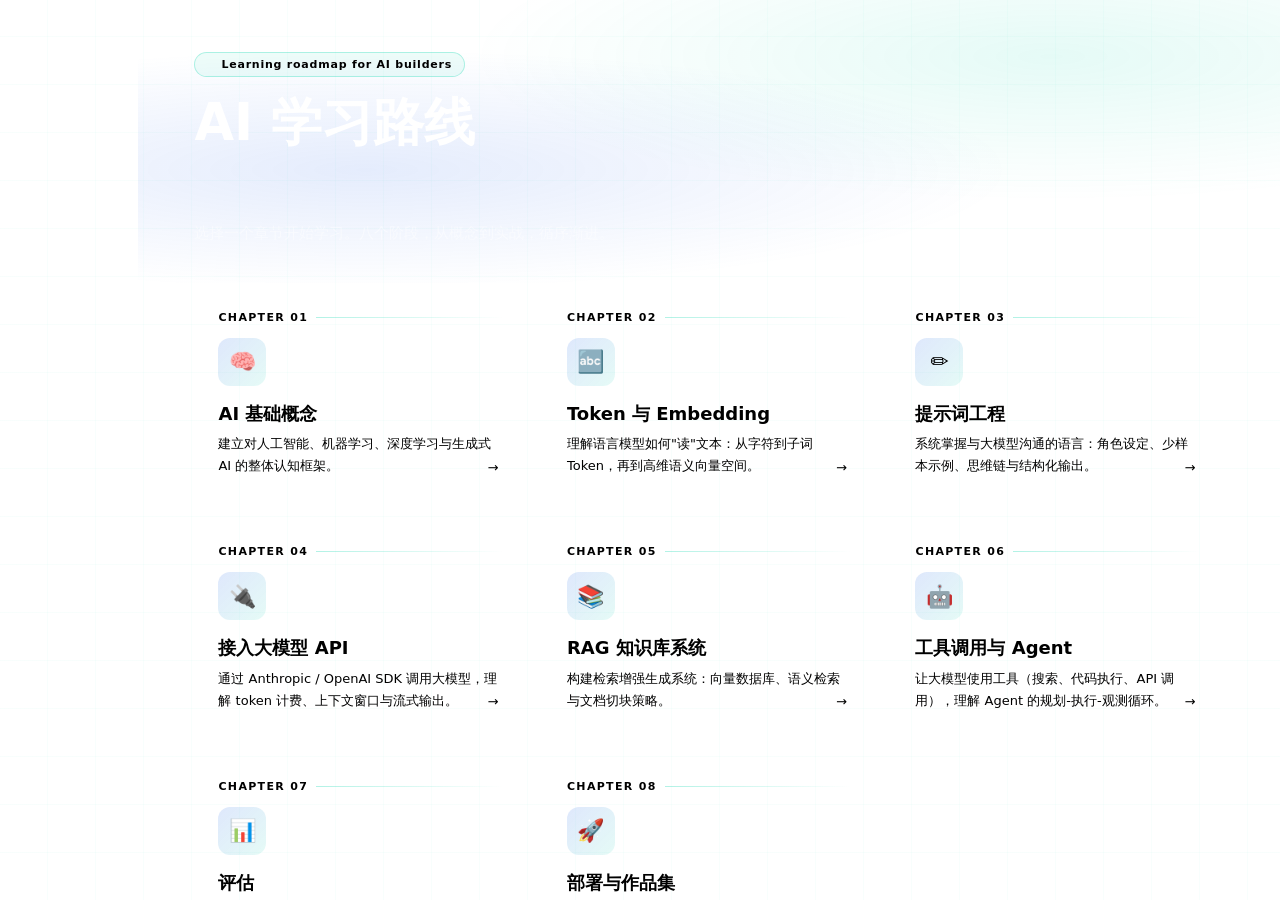
==== index.html @ cf388bfb "ch5 RAG：完成互动演示 JS、TOC、glossary 新术语及项目文件 - assets/rag-demo.js：新增 initRagDemo()，虚构 TechCorp 知识库6片段，   " ====
<!DOCTYPE html>
<html lang="zh-CN">
<head>
  <meta charset="UTF-8" />
  <meta name="viewport" content="width=device-width, initial-scale=1.0" />
  <title>AI 学习路线 · 从入门到实践</title>
  <link rel="stylesheet" href="assets/styles.css" />
</head>
<body>
<div class="grid-bg"></div>
<div class="app" id="app">

  <!-- ══ SIDEBAR ══ -->
  <nav class="sidebar" id="sidebar">
    <button class="back-btn" id="backBtn">返回章节地图</button>
    <div class="toc-chapter" id="tocChapterLabel">本章目录</div>
    <div class="toc-scroll">
      <div id="tocList"></div>
    </div>
  </nav>

  <!-- ══ MAIN ══ -->
  <div class="main-area">

    <!-- MAP VIEW -->
    <div class="map-view" id="mapView">
      <header class="hero">
        <div class="eyebrow"><span></span>Learning roadmap for AI builders</div>
        <h1>AI 学习路线<br><em>从入门到实践</em></h1>
        <p class="hero-sub">选择一个章节开始学习。八个阶段，从概念到实战，循序渐进。</p>
      </header>

      <div class="chapter-grid" id="chapterGrid">
        <div class="chapter-card" data-chapter="1">
          <div class="card-num">Chapter 01</div>
          <div class="card-icon">🧠</div>
          <div class="card-title">AI 基础概念</div>
          <div class="card-desc">建立对人工智能、机器学习、深度学习与生成式 AI 的整体认知框架。</div>
          <div class="card-arrow">→</div>
        </div>
        <div class="chapter-card" data-chapter="2">
          <div class="card-num">Chapter 02</div>
          <div class="card-icon">🔤</div>
          <div class="card-title">Token 与 Embedding</div>
          <div class="card-desc">理解语言模型如何"读"文本：从字符到子词 Token，再到高维语义向量空间。</div>
          <div class="card-arrow">→</div>
        </div>
        <div class="chapter-card" data-chapter="3">
          <div class="card-num">Chapter 03</div>
          <div class="card-icon">✏️</div>
          <div class="card-title">提示词工程</div>
          <div class="card-desc">系统掌握与大模型沟通的语言：角色设定、少样本示例、思维链与结构化输出。</div>
          <div class="card-arrow">→</div>
        </div>
        <div class="chapter-card" data-chapter="4">
          <div class="card-num">Chapter 04</div>
          <div class="card-icon">🔌</div>
          <div class="card-title">接入大模型 API</div>
          <div class="card-desc">通过 Anthropic / OpenAI SDK 调用大模型，理解 token 计费、上下文窗口与流式输出。</div>
          <div class="card-arrow">→</div>
        </div>
        <div class="chapter-card" data-chapter="5">
          <div class="card-num">Chapter 05</div>
          <div class="card-icon">📚</div>
          <div class="card-title">RAG 知识库系统</div>
          <div class="card-desc">构建检索增强生成系统：向量数据库、语义检索与文档切块策略。</div>
          <div class="card-arrow">→</div>
        </div>
        <div class="chapter-card" data-chapter="6">
          <div class="card-num">Chapter 06</div>
          <div class="card-icon">🤖</div>
          <div class="card-title">工具调用与 Agent</div>
          <div class="card-desc">让大模型使用工具（搜索、代码执行、API 调用），理解 Agent 的规划-执行-观测循环。</div>
          <div class="card-arrow">→</div>
        </div>
        <div class="chapter-card" data-chapter="7">
          <div class="card-num">Chapter 07</div>
          <div class="card-icon">📊</div>
          <div class="card-title">评估</div>
          <div class="card-desc">建立对大模型应用效果的系统性评估方法：自动指标、人工评测与 LLM-as-judge。</div>
          <div class="card-arrow">→</div>
        </div>
        <div class="chapter-card" data-chapter="8">
          <div class="card-num">Chapter 08</div>
          <div class="card-icon">🚀</div>
          <div class="card-title">部署与作品集</div>
          <div class="card-desc">端到端部署、大模型应用产品化，沉淀可展示的 AI 作品集。</div>
          <div class="card-arrow">→</div>
        </div>

        <div class="card-group-label">进阶选修 · 造 AI 路线</div>

        <div class="chapter-card elective" data-chapter="21">
          <div class="card-num">选修 21</div>
          <div class="card-icon">💻</div>
          <div class="card-title">编程与数学预备</div>
          <div class="card-desc">补齐 Python、数据处理、线性代数与概率统计等关键基础。</div>
          <div class="card-arrow">→</div>
        </div>
        <div class="chapter-card elective" data-chapter="22">
          <div class="card-num">选修 22</div>
          <div class="card-icon">⚙️</div>
          <div class="card-title">机器学习入门</div>
          <div class="card-desc">理解监督学习、无监督学习、评估指标和经典建模流程。</div>
          <div class="card-arrow">→</div>
        </div>
        <div class="chapter-card elective" data-chapter="23">
          <div class="card-num">选修 23</div>
          <div class="card-icon">🔬</div>
          <div class="card-title">深度学习与 PyTorch</div>
          <div class="card-desc">神经网络、深度学习框架、计算机视觉与自然语言处理实践。</div>
          <div class="card-arrow">→</div>
        </div>
      </div>
    </div><!-- /map-view -->

    <!-- CONTENT VIEW -->
    <div class="content-view" id="contentView">
      <!-- chapter panels are injected here by app.js -->
      <div id="chapter-mount"></div>
    </div><!-- /content-view -->

  </div><!-- /main-area -->
</div><!-- /app -->

<script src="assets/drawer.js"></script>
<script src="assets/term-chip.js"></script>
<script src="assets/llm.js"></script>
<script src="assets/ai-demo.js"></script>
<script src="assets/byok.js"></script>
<script src="assets/tokenizer-demo.js"></script>
<script src="assets/embedding-demo.js"></script>
<script src="assets/rag-demo.js"></script>
<script src="assets/app.js"></script>
</body>
</html>
---- assets/styles.css ----
<style>
    :root {
      --accent: #00d4aa;
      --accent-dim: rgba(0,212,170,.18);
      --accent-glow: rgba(0,212,170,.35);
      --blue: #2563eb;
      --blue-glow: rgba(37,99,235,.3);
      --bg: #080c12;
      --bg2: #0d1421;
      --surface: #111827;
      --line: #1e2a38;
      --text: #e8edf5;
      --muted: #6b7a8d;
      --light-bg: #f0f4f8;
      --light-text: #172033;
      --light-muted: #667085;
      --light-line: #dfe6f1;
      --r: 12px;
      --sidebar-w: 252px;
    }
    *, *::before, *::after { box-sizing: border-box; margin: 0; padding: 0; }
    html { scroll-behavior: smooth; }
    body {
      font-family: "Inter","PingFang SC","Microsoft YaHei",system-ui,sans-serif;
      background: var(--bg);
      color: var(--text);
      height: 100vh;
      overflow: hidden;
    }

    /* ══════════════════════════════
       GRID OVERLAY (tech aesthetic)
    ══════════════════════════════ */
    .grid-bg {
      position: fixed; inset: 0; pointer-events: none; z-index: 0;
      background:
        repeating-linear-gradient(0deg,transparent,transparent 47px,rgba(0,212,170,.028) 47px,rgba(0,212,170,.028) 48px),
        repeating-linear-gradient(90deg,transparent,transparent 47px,rgba(0,212,170,.028) 47px,rgba(0,212,170,.028) 48px);
    }

    /* ══════════════════════════════
       APP SHELL
    ══════════════════════════════ */
    .app {
      display: flex;
      height: 100vh;
      position: relative;
      z-index: 1;
    }

    /* ══════════════════════════════
       SIDEBAR (content state only)
    ══════════════════════════════ */
    .sidebar {
      width: var(--sidebar-w);
      min-width: var(--sidebar-w);
      height: 100vh;
      background: var(--bg);
      border-right: 1px solid var(--line);
      display: flex;
      flex-direction: column;
      position: relative;
      z-index: 10;
      transform: translateX(calc(-1 * var(--sidebar-w)));
      opacity: 0;
      transition: transform 420ms cubic-bezier(.22,1,.36,1), opacity 360ms ease;
      pointer-events: none;
    }
    .app.content .sidebar {
      transform: translateX(0);
      opacity: 1;
      pointer-events: auto;
    }

    .sidebar::before {
      content: "";
      position: absolute; inset: 0; pointer-events: none;
      background:
        repeating-linear-gradient(0deg,transparent,transparent 47px,rgba(0,212,170,.025) 47px,rgba(0,212,170,.025) 48px),
        repeating-linear-gradient(90deg,transparent,transparent 47px,rgba(0,212,170,.025) 47px,rgba(0,212,170,.025) 48px);
    }

    .back-btn {
      display: flex; align-items: center; gap: 8px;
      padding: 18px 20px;
      border: none; background: none;
      color: var(--muted); font: inherit; font-size: 12px; font-weight: 700;
      letter-spacing: .08em; text-transform: uppercase;
      cursor: pointer;
      border-bottom: 1px solid var(--line);
      transition: color 160ms;
      position: relative; z-index: 1;
    }
    .back-btn:hover { color: var(--accent); }
    .back-btn::before {
      content: "←";
      font-size: 14px;
    }

    .toc-chapter {
      padding: 14px 20px 6px;
      font-size: 10px; font-weight: 700; letter-spacing: .12em;
      color: var(--muted); text-transform: uppercase;
      position: relative; z-index: 1;
    }

    .toc-scroll {
      flex: 1; overflow-y: auto; padding: 0 12px 24px;
      position: relative; z-index: 1;
    }
    .toc-scroll::-webkit-scrollbar { width: 3px; }
    .toc-scroll::-webkit-scrollbar-thumb { background: rgba(255,255,255,.08); border-radius: 2px; }

    .toc-item {
      display: flex; align-items: center; gap: 8px;
      padding: 7px 10px;
      border-radius: 7px;
      font-size: 12px; color: var(--muted);
      cursor: pointer;
      transition: all 130ms ease;
      border: 1px solid transparent;
      line-height: 1.4;
    }
    .toc-item::before {
      content: "";
      width: 4px; height: 4px; min-width: 4px;
      border-radius: 50%;
      background: currentColor;
      opacity: .3;
      transition: all 130ms ease;
    }
    .toc-item:hover { background: rgba(255,255,255,.04); color: var(--text); }
    .toc-item.active {
      background: var(--accent-dim);
      border-color: rgba(0,212,170,.2);
      color: var(--accent);
    }
    .toc-item.active::before {
      opacity: 1; width: 6px; height: 6px;
      box-shadow: 0 0 6px var(--accent-glow);
    }

    /* ══════════════════════════════
       MAIN AREA
    ══════════════════════════════ */
    .main-area {
      flex: 1;
      height: 100vh;
      position: relative;
      overflow: hidden;
    }

    /* ══════════════════════════════
       MAP VIEW
    ══════════════════════════════ */
    .map-view {
      position: absolute; inset: 0;
      overflow-y: auto;
      transition: opacity 320ms ease, transform 320ms ease;
      transform-origin: center;
    }
    .app.content .map-view {
      opacity: 0;
      transform: scale(.96);
      pointer-events: none;
    }
    .map-view::-webkit-scrollbar { display: none; }

    /* HERO */
    .hero {
      padding: 52px 56px 36px;
      position: relative;
      background: radial-gradient(ellipse at 20% 60%, rgba(37,99,235,.12), transparent 50%),
                  radial-gradient(ellipse at 80% 20%, rgba(0,212,170,.1), transparent 45%);
    }
    .eyebrow {
      display: inline-flex; align-items: center; gap: 8px;
      padding: 5px 12px;
      border: 1px solid rgba(0,212,170,.28);
      border-radius: 999px;
      background: rgba(0,212,170,.07);
      color: var(--accent); font-size: 11px; font-weight: 700; letter-spacing: .07em;
      margin-bottom: 18px;
    }
    .eyebrow span {
      width: 6px; height: 6px; border-radius: 50%;
      background: var(--accent);
      box-shadow: 0 0 8px var(--accent-glow);
      animation: pulse 2s ease-in-out infinite;
      display: inline-block;
    }
    @keyframes pulse { 0%,100%{opacity:1} 50%{opacity:.3} }

    .hero h1 {
      font-size: clamp(32px,4vw,58px);
      font-weight: 900; line-height: 1.08; color: #fff;
      margin-bottom: 14px;
    }
    .hero h1 em {
      font-style: normal;
      background: linear-gradient(120deg, var(--accent) 0%, #3b82f6 60%, #a78bfa 100%);
      -webkit-background-clip: text; -webkit-text-fill-color: transparent;
      background-clip: text;
    }
    .hero-sub {
      color: rgba(255,255,255,.45); font-size: 15px; line-height: 1.8;
      max-width: 580px; margin-bottom: 0;
    }

    /* CHAPTER GRID */
    .chapter-grid {
      display: grid;
      grid-template-columns: repeat(3, 1fr);
      gap: 16px;
      padding: 0 56px 56px;
    }
    .chapter-grid .chapter-card:nth-child(4),
    .chapter-grid .chapter-card:nth-child(5) {
      /* last two center */
    }

    .chapter-card {
      position: relative;
      padding: 28px 24px 24px;
      border: 1px solid var(--line);
      border-radius: var(--r);
      background: var(--surface);
      cursor: pointer;
      overflow: hidden;
      transition: border-color 220ms, box-shadow 220ms, transform 220ms;
    }
    .chapter-card::before {
      content: "";
      position: absolute; inset: 0;
      background: linear-gradient(135deg, rgba(0,212,170,.04), transparent 60%);
      opacity: 0;
      transition: opacity 220ms;
    }
    .chapter-card::after {
      content: "";
      position: absolute;
      inset: 0; border-radius: var(--r);
      box-shadow: inset 0 0 0 1px rgba(0,212,170,.0);
      transition: box-shadow 220ms;
    }
    .chapter-card:hover {
      border-color: rgba(0,212,170,.4);
      box-shadow: 0 0 32px rgba(0,212,170,.12), 0 8px 24px rgba(0,0,0,.3);
      transform: translateY(-3px);
    }
    .chapter-card:hover::before { opacity: 1; }
    .chapter-card:hover::after { box-shadow: inset 0 0 0 1px rgba(0,212,170,.15); }

    /* exit animations */
    .chapter-card.exit-fade {
      animation: cardFadeOut 380ms cubic-bezier(.4,0,.6,1) both;
    }
    .chapter-card.exit-selected {
      animation: cardSelected 380ms cubic-bezier(.4,0,.6,1) both;
    }
    @keyframes cardFadeOut {
      to { opacity: 0; transform: scale(.93) translateY(8px); }
    }
    @keyframes cardSelected {
      0%   { box-shadow: 0 0 0px rgba(0,212,170,0); }
      40%  { box-shadow: 0 0 60px rgba(0,212,170,.5), 0 0 120px rgba(0,212,170,.2); border-color: var(--accent); }
      100% { opacity: 0; transform: scale(1.04); }
    }

    .card-num {
      font-size: 11px; font-weight: 800; letter-spacing: .12em;
      color: var(--accent); text-transform: uppercase;
      margin-bottom: 14px;
      display: flex; align-items: center; gap: 8px;
    }
    .card-num::after {
      content: "";
      flex: 1; height: 1px;
      background: linear-gradient(90deg, rgba(0,212,170,.3), transparent);
    }

    .card-icon {
      width: 48px; height: 48px;
      border-radius: 12px;
      border: 1px solid var(--line);
      background: linear-gradient(135deg, rgba(37,99,235,.15), rgba(0,212,170,.1));
      display: grid; place-items: center;
      font-size: 22px;
      margin-bottom: 16px;
    }

    .card-title {
      font-size: 18px; font-weight: 800;
      color: var(--text); line-height: 1.3;
      margin-bottom: 8px;
    }
    .card-desc {
      font-size: 13px; color: var(--muted); line-height: 1.7;
    }
    .card-arrow {
      position: absolute;
      bottom: 20px; right: 20px;
      width: 28px; height: 28px;
      border-radius: 8px;
      border: 1px solid var(--line);
      display: grid; place-items: center;
      color: var(--muted);
      font-size: 13px;
      transition: all 200ms;
    }
    .chapter-card:hover .card-arrow {
      border-color: var(--accent);
      color: var(--accent);
      background: var(--accent-dim);
    }

    /* group separator */
    .card-group-label {
      grid-column: 1 / -1;
      display: flex; align-items: center; gap: 14px;
      font-size: 11px; font-weight: 800; letter-spacing: .14em;
      color: var(--muted); text-transform: uppercase;
      margin-top: 8px;
    }
    .card-group-label::before,
    .card-group-label::after {
      content: "";
      flex: 1; height: 1px;
      background: var(--line);
    }
    .card-group-label::before { flex: 0 0 0; }

    /* elective cards — slightly dimmed accent */
    .chapter-card.elective .card-num { color: #7dd3c0; }
    .chapter-card.elective:hover {
      border-color: rgba(0,212,170,.25);
      box-shadow: 0 0 20px rgba(0,212,170,.07), 0 6px 18px rgba(0,0,0,.25);
    }

    /* ── BYOK panel ── */
    .byok-panel {
      border: 1px solid var(--line);
      border-radius: 10px;
      padding: 18px;
      background: var(--surface);
    }
    .byok-status {
      display: flex; align-items: center; gap: 8px;
      font-size: 13px; font-weight: 700; color: var(--muted);
    }
    .byok-dot {
      width: 10px; height: 10px; border-radius: 50%;
      flex-shrink: 0;
    }
    .byok-dot--empty  { background: #475569; }
    .byok-dot--active { background: var(--accent); box-shadow: 0 0 6px rgba(0,212,170,.5); }
    .byok-input {
      flex: 1; min-width: 0;
      background: #0f172a; border: 1px solid var(--line); border-radius: 8px;
      padding: 9px 13px; color: var(--text); font-size: 13px;
      font-family: monospace; letter-spacing: .04em;
      outline: none; transition: border-color 180ms;
    }
    .byok-input:focus { border-color: var(--accent); }
    .byok-save-btn {
      background: var(--accent); color: #0a0f1e;
      border: none; border-radius: 8px; padding: 9px 18px;
      font-size: 13px; font-weight: 800; cursor: pointer;
      white-space: nowrap; transition: opacity 160ms;
    }
    .byok-save-btn:hover { opacity: .85; }
    .byok-clear-btn {
      background: transparent; border: 1px solid var(--line);
      border-radius: 8px; padding: 7px 14px;
      font-size: 12px; color: var(--muted); cursor: pointer;
      transition: border-color 160ms, color 160ms;
    }
    .byok-clear-btn:hover { border-color: #ef4444; color: #ef4444; }

    /* ══════════════════════════════
       CONTENT VIEW
    ══════════════════════════════ */
    .content-view {
      position: absolute; inset: 0;
      overflow-y: auto;
      background: var(--light-bg);
      opacity: 0;
      transform: translateY(24px);
      pointer-events: none;
      transition: opacity 380ms ease 180ms, transform 420ms cubic-bezier(.22,1,.36,1) 160ms;
    }
    .app.content .content-view {
      opacity: 1;
      transform: translateY(0);
      pointer-events: auto;
    }
    .content-view::-webkit-scrollbar { width: 5px; }
    .content-view::-webkit-scrollbar-thumb { background: rgba(37,99,235,.18); border-radius: 3px; }

    /* Chapter header inside content view */
    .ch-header {
      padding: 36px 48px 28px;
      background: linear-gradient(180deg, #111827 0%, var(--light-bg) 100%);
      border-bottom: 1px solid var(--light-line);
    }
    .ch-badge {
      display: flex; align-items: center; gap: 16px;
      margin-bottom: 10px;
    }
    .ch-big {
      font-size: 56px; font-weight: 900; line-height: 1;
      background: linear-gradient(135deg, var(--accent), #3b82f6);
      -webkit-background-clip: text; -webkit-text-fill-color: transparent;
      background-clip: text;
    }
    .ch-vline { width: 2px; height: 46px; background: linear-gradient(180deg, var(--accent), transparent); opacity: .4; }
    .ch-label { font-size: 10px; font-weight: 700; color: var(--accent); letter-spacing: .12em; text-transform: uppercase; margin-bottom: 4px; }
    .ch-name { font-size: clamp(20px,2.8vw,32px); font-weight: 900; color: #fff; line-height: 1.2; }
    .ch-desc { color: rgba(255,255,255,.5); font-size: 14px; line-height: 1.75; }

    /* Content sections */
    .content-body { padding: 28px 48px 64px; }
    .content-section { margin-bottom: 28px; scroll-margin-top: 16px; }
    .sec-head { display: flex; align-items: center; gap: 10px; margin-bottom: 14px; }
    .sec-ico {
      width: 30px; height: 30px; min-width: 30px;
      border-radius: 7px;
      background: linear-gradient(135deg, rgba(37,99,235,.13), rgba(0,212,170,.13));
      border: 1px solid rgba(0,212,170,.2);
      display: grid; place-items: center;
      font-size: 13px; color: var(--accent);
    }
    .sec-head h3 { font-size: 17px; font-weight: 800; color: var(--light-text); }

    .panel {
      background: #fff; border: 1px solid var(--light-line);
      border-radius: 10px; padding: 18px;
      box-shadow: 0 2px 8px rgba(30,41,59,.04);
    }
    .concept-root {
      padding: 14px 18px; border: 1px solid rgba(37,99,235,.2);
      border-radius: 10px; background: linear-gradient(135deg,#f0f5ff,#f0fbf9);
      margin-bottom: 10px;
    }
    .concept-root strong { display: block; font-size: 15px; margin-bottom: 5px; color: #1d4ed8; }
    .concept-root p { color: var(--light-muted); line-height: 1.7; font-size: 14px; margin: 0; }
    .concept-grid { display: grid; grid-template-columns: repeat(3,1fr); gap: 10px; }
    .concept-child { padding: 13px; border: 1px solid var(--light-line); border-radius: 10px; background: #fff; }
    .concept-child strong { display: block; font-size: 13px; margin-bottom: 4px; }
    .concept-child p { font-size: 13px; color: var(--light-muted); line-height: 1.65; margin: 0; }
    .lesson-grid { display: grid; grid-template-columns: repeat(2,1fr); gap: 10px; }
    .lesson-card {
      padding: 16px; border: 1px solid var(--light-line);
      border-radius: 10px; background: #fff;
      transition: border-color 140ms, box-shadow 140ms;
    }
    .lesson-card:hover { border-color: rgba(0,212,170,.3); box-shadow: 0 4px 14px rgba(0,212,170,.07); }
    .l-ico {
      width: 30px; height: 30px; border-radius: 7px;
      background: linear-gradient(135deg,#eaf1ff,#e6f7f7);
      color: #1d4ed8; font-size: 11px; font-weight: 800;
      display: grid; place-items: center; margin-bottom: 10px;
    }
    .lesson-card strong { display: block; font-size: 13px; margin-bottom: 5px; }
    .lesson-card p { font-size: 13px; color: var(--light-muted); line-height: 1.7; margin: 0; }
    .note-block {
      padding: 13px 16px; border-left: 3px solid var(--accent);
      background: #f0fbf9; border-radius: 0 10px 10px 0;
      color: #1a4a42; line-height: 1.75; font-size: 14px;
    }
    .practice-card {
      background: linear-gradient(135deg,#f0f5ff,#f0fbf9);
      border: 1px solid rgba(37,99,235,.14); border-radius: 10px; padding: 16px;
    }
    .p-row {
      display: grid; grid-template-columns: 62px 1fr;
      gap: 10px; padding: 9px 0;
      border-bottom: 1px solid rgba(37,99,235,.09); align-items: start;
    }
    .p-row:last-child { border-bottom: none; }
    .p-row strong { color: #1d4ed8; font-size: 12px; padding-top: 2px; }
    .p-row span { color: var(--light-muted); line-height: 1.7; font-size: 13px; }
    .placeholder {
      padding: 16px; border: 1px dashed rgba(37,99,235,.3);
      border-radius: 10px; background: #f7faff;
      color: #31527d; line-height: 1.7; font-size: 14px;
    }
    ul.sl { padding-left: 18px; color: var(--light-muted); line-height: 1.8; font-size: 14px; }
    ul.sl li { margin-bottom: 5px; }
    .quiz-list { display: flex; flex-direction: column; gap: 7px; }
    .quiz-item {
      display: flex; gap: 10px; align-items: flex-start;
      padding: 11px 13px; border: 1px solid var(--light-line);
      border-radius: 8px; background: #fafcff; transition: border-color 140ms;
    }
    .quiz-item:hover { border-color: rgba(0,212,170,.28); }
    .quiz-item input { margin-top: 2px; accent-color: var(--accent); }
    .quiz-item label { color: var(--light-muted); font-size: 13px; line-height: 1.6; cursor: pointer; }
    .ref-list { list-style: none; padding: 0; display: grid; gap: 9px; }
    .ref-list li { padding: 13px; border: 1px solid var(--light-line); border-radius: 10px; background: #fff; }
    .ref-list a { color: var(--blue); font-weight: 700; font-size: 13px; display: inline-block; margin-bottom: 3px; text-decoration: none; }
    .ref-list a:hover { text-decoration: underline; }
    .ref-list p { color: var(--light-muted); font-size: 12px; line-height: 1.65; margin: 0; }
    .tag-row { display: flex; gap: 7px; flex-wrap: wrap; margin-top: 14px; }
    .tag {
      padding: 4px 9px; border-radius: 999px;
      background: rgba(0,212,170,.1); color: #007a7a;
      font-size: 11px; font-weight: 700; border: 1px solid rgba(0,212,170,.2);
    }
    .ch-panel { display: none; }
    .ch-panel.active { display: block; }

    /* ── NEW CONTENT COMPONENTS ── */
    .overview-grid { display: grid; grid-template-columns: repeat(3,1fr); gap: 12px; }
    .overview-card { padding: 16px; border: 1px solid var(--light-line); border-radius: 10px; background: #fff; text-align: center; }
    .overview-num { font-size: 26px; font-weight: 900; color: var(--blue); line-height: 1; margin-bottom: 4px; }
    .overview-label { font-size: 12px; color: var(--light-muted); }

    .compare-table { width: 100%; border-collapse: collapse; font-size: 13px; }
    .compare-table th { padding: 10px 14px; background: linear-gradient(135deg,#f0f5ff,#f0fbf9); color: #1d4ed8; font-weight: 800; text-align: left; border-bottom: 2px solid rgba(37,99,235,.2); }
    .compare-table td { padding: 10px 14px; border-bottom: 1px solid var(--light-line); color: var(--light-text); vertical-align: top; line-height: 1.6; font-size: 13px; }
    .compare-table tr:last-child td { border-bottom: none; }
    .compare-table tr:hover td { background: #f8fafc; }
    .compare-table td:first-child { font-weight: 700; color: #1d4ed8; white-space: nowrap; }

    .analogy-box { padding: 14px 16px; border-radius: 10px; background: linear-gradient(135deg,#fff7ed,#fef3c7); border: 1px solid rgba(234,179,8,.25); }
    .analogy-label { font-size: 10px; font-weight: 800; color: #92400e; letter-spacing: .1em; text-transform: uppercase; margin-bottom: 7px; }
    .analogy-text { font-size: 13px; color: #78350f; line-height: 1.75; }

    .key-point { padding: 12px 16px; border-left: 3px solid var(--blue); background: #eff6ff; border-radius: 0 8px 8px 0; color: #1e3a8a; line-height: 1.75; font-size: 13px; margin-bottom: 0; }
    .key-point strong { color: #1d4ed8; }

    .flow-steps { display: flex; flex-direction: column; }
    .flow-step { display: grid; grid-template-columns: 38px 1fr; gap: 14px; align-items: start; padding: 14px 0; border-bottom: 1px solid var(--light-line); }
    .flow-step:last-child { border-bottom: none; }
    .flow-num { width: 34px; height: 34px; border-radius: 50%; background: linear-gradient(135deg,var(--accent),var(--blue)); color: #fff; font-weight: 800; font-size: 13px; display: grid; place-items: center; flex-shrink: 0; margin-top: 2px; }
    .flow-content strong { display: block; font-size: 13px; margin-bottom: 3px; color: var(--light-text); }
    .flow-content p { font-size: 13px; color: var(--light-muted); line-height: 1.65; margin: 0; }

    .risk-grid { display: grid; gap: 10px; }
    .risk-card { padding: 15px 16px; border-radius: 10px; background: #fff; border: 1px solid var(--light-line); border-left: 3px solid #f59e0b; }
    .risk-card.hi { border-left-color: #ef4444; }
    .risk-card.md { border-left-color: #f59e0b; }
    .risk-title { font-size: 14px; font-weight: 800; color: var(--light-text); margin-bottom: 6px; display: flex; align-items: center; gap: 8px; }
    .risk-badge { font-size: 10px; font-weight: 700; padding: 2px 7px; border-radius: 999px; }
    .risk-badge.hi { background: #fef2f2; color: #dc2626; }
    .risk-badge.md { background: #fffbeb; color: #d97706; }
    .risk-body { font-size: 13px; color: var(--light-muted); line-height: 1.7; }
    .risk-example { margin-top: 9px; padding: 9px 11px; background: #f8fafc; border-radius: 7px; font-size: 12px; color: #64748b; line-height: 1.65; }
    .risk-example strong { color: var(--light-text); }

    .quiz-mc { display: grid; gap: 14px; }
    .mc-item { padding: 16px; border: 1px solid var(--light-line); border-radius: 10px; background: #fff; }
    .mc-question { font-size: 14px; font-weight: 700; color: var(--light-text); margin-bottom: 12px; line-height: 1.5; }
    .mc-options { display: grid; gap: 7px; }
    .mc-opt { display: flex; align-items: flex-start; gap: 10px; padding: 9px 12px; border: 1px solid var(--light-line); border-radius: 7px; cursor: pointer; transition: all 140ms; font-size: 13px; color: var(--light-muted); line-height: 1.5; }
    .mc-opt:hover { border-color: rgba(37,99,235,.3); color: var(--light-text); background: #f8fafc; }
    .mc-opt.correct { border-color: #16a34a; background: #f0fdf4; color: #15803d; }
    .mc-opt.wrong { border-color: #dc2626; background: #fef2f2; color: #b91c1c; }
    .mc-opt-label { width: 22px; height: 22px; min-width: 22px; border-radius: 50%; border: 1.5px solid currentColor; display: grid; place-items: center; font-size: 11px; font-weight: 800; opacity: .6; flex-shrink: 0; margin-top: 1px; }
    .mc-explain { margin-top: 10px; padding: 10px 12px; border-radius: 7px; font-size: 13px; line-height: 1.65; display: none; border-left: 3px solid; }

    .glossary { display: grid; gap: 8px; }
    .glossary-item { padding: 11px 14px; border: 1px solid var(--light-line); border-radius: 8px; background: #fff; display: grid; grid-template-columns: 130px 1fr; gap: 12px; align-items: start; }
    .glossary-term { font-size: 13px; font-weight: 800; color: #1d4ed8; line-height: 1.4; }
    .glossary-def { font-size: 13px; color: var(--light-muted); line-height: 1.65; }

    .summary-box { padding: 20px; border-radius: 10px; background: linear-gradient(135deg,#0d1421,#111827); border: 1px solid rgba(0,212,170,.2); }
    .summary-box h4 { color: var(--accent); font-size: 11px; font-weight: 800; letter-spacing: .1em; text-transform: uppercase; margin-bottom: 14px; }
    .summary-list { list-style: none; padding: 0; display: grid; gap: 9px; }
    .summary-list li { display: flex; align-items: flex-start; gap: 10px; font-size: 13px; color: rgba(255,255,255,.72); line-height: 1.65; }
    .summary-list li::before { content: "→"; color: var(--accent); font-weight: 800; flex-shrink: 0; }

    .concept-deep { padding: 14px 16px; border-radius: 10px; border: 1px solid; }
    .concept-deep + .concept-deep { margin-top: 10px; }
    .concept-deep-title { font-size: 14px; font-weight: 800; margin-bottom: 8px; }
    .concept-deep p { font-size: 13px; line-height: 1.7; margin: 0; }

    /* ══════════════════════════════
       RESPONSIVE
    ══════════════════════════════ */
    @media (max-width: 900px) {
      .chapter-grid { grid-template-columns: 1fr 1fr; padding: 0 24px 40px; gap: 12px; }
      .hero { padding: 36px 24px 24px; }
      .ch-header, .content-body { padding-left: 20px; padding-right: 20px; }
      .concept-grid, .lesson-grid { grid-template-columns: 1fr; }
      .p-row { grid-template-columns: 1fr; gap: 3px; }
      .sidebar { position: fixed; transform: translateX(-300px); }
      .app.content .sidebar { transform: translateX(0); }
      .content-view { left: 0 !important; }
    }
    @media (max-width: 540px) {
      .chapter-grid { grid-template-columns: 1fr; }
    }

    /* ── concept-drawer ── */
    .concept-drawer {
      border: 1px solid var(--line);
      border-radius: var(--r);
      overflow: hidden;
      margin: 12px 0;
      background: var(--bg2);
    }
    /* always-visible top layer */
    .drawer-surface {
      padding: 14px 16px;
      font-size: 14px;
      line-height: 1.7;
      color: var(--text);
      border-bottom: 1px solid var(--line);
    }
    /* toggle button (injected by JS before each collapsible layer) */
    .cd-toggle {
      width: 100%;
      display: flex;
      align-items: center;
      gap: 8px;
      padding: 10px 16px;
      background: none;
      border: none;
      border-top: 1px solid var(--line);
      cursor: pointer;
      color: var(--accent);
      font: 600 13px/1 inherit;
      text-align: left;
      transition: background .15s;
      outline-offset: 2px;
    }
    .cd-toggle:first-of-type { border-top: none; }
    .cd-toggle:hover  { background: rgba(0,212,170,.06); }
    .cd-toggle:focus-visible { outline: 2px solid var(--accent); }
    .cd-chevron { display: inline-block; width: 10px; }
    /* collapsible content layers */
    .drawer-mechanism,
    .drawer-sources {
      padding: 12px 16px 14px;
      font-size: 13px;
      line-height: 1.75;
      color: var(--light-muted);
      border-top: 1px solid var(--line);
    }
    .drawer-sources {
      display: flex;
      flex-direction: column;
      gap: 6px;
    }
    .drawer-sources a {
      color: var(--accent);
      text-decoration: none;
      font-size: 13px;
    }
    .drawer-sources a:hover { text-decoration: underline; }

    /* ── hook-story ── */
    .hook-story {
      background: linear-gradient(135deg,#fffbeb,#fef3c7);
      border: 1px solid #fde68a;
      border-left: 4px solid #f59e0b;
      border-radius: var(--r);
      padding: 18px 20px;
      display: grid;
      gap: 10px;
    }
    .hook-label {
      font-size: 11px;
      font-weight: 800;
      letter-spacing: .1em;
      text-transform: uppercase;
      color: #92400e;
    }
    .hook-story p { font-size: 14px; line-height: 1.8; color: #451a03; margin: 0; }
    .hook-question {
      font-size: 13.5px;
      font-weight: 700;
      color: #b45309;
      padding-top: 4px;
      border-top: 1px solid rgba(245,158,11,.3);
    }

    /* ── term-chip ── */
    .term-chip {
      display: inline;
      border-bottom: 1.5px dashed var(--accent);
      cursor: help;
      color: inherit;
      transition: color .15s;
    }
    .term-chip:hover, .term-chip:focus { color: var(--accent); outline: none; }
    .chip-tooltip {
      position: absolute;
      z-index: 9999;
      max-width: 300px;
      background: var(--bg2);
      color: var(--text);
      border: 1px solid var(--accent);
      border-radius: 8px;
      padding: 8px 12px;
      font-size: 12.5px;
      line-height: 1.65;
      box-shadow: 0 4px 20px rgba(0,0,0,.5);
      pointer-events: none;
    }

    /* ── ai-demo ── */
    .ai-demo {
      border: 1px solid var(--line);
      border-radius: var(--r);
      background: var(--bg2);
      padding: 16px;
      display: grid;
      gap: 10px;
    }
    .demo-label {
      font-size: 11px;
      font-weight: 800;
      letter-spacing: .1em;
      text-transform: uppercase;
      color: var(--muted);
    }
    .demo-prompt {
      font-size: 13px;
      line-height: 1.65;
      color: var(--text);
      background: rgba(255,255,255,.04);
      border: 1px solid rgba(255,255,255,.08);
      border-radius: 6px;
      padding: 10px 12px;
      font-family: inherit;
    }
    .demo-run {
      align-self: start;
      padding: 8px 18px;
      background: var(--accent-dim);
      border: 1px solid var(--accent);
      border-radius: 6px;
      color: var(--accent);
      font: 700 13px/1 inherit;
      cursor: pointer;
      transition: background .15s;
      width: fit-content;
    }
    .demo-run:hover { background: rgba(0,212,170,.3); }
    .demo-output {
      font-size: 13px;
      line-height: 1.7;
      border-radius: 6px;
      overflow: hidden;
    }
    .demo-pending {
      padding: 12px 14px;
      background: rgba(255,255,255,.03);
      border: 1px dashed rgba(255,255,255,.12);
      border-radius: 6px;
      color: var(--muted);
      font-size: 13px;
      line-height: 1.7;
    }

    /* ── Token demo ──────────────────────────────────────────── */
    .tok-bubble {
      display: inline-block;
      padding: 3px 7px;
      border-radius: 5px;
      font-family: monospace;
      font-size: 13px;
      border: 1px solid rgba(0,0,0,.07);
      color: #1e293b;
    }
    .td-placeholder { font-size: 12px; color: var(--light-muted, #94a3b8); }
    .tok-example-btn:hover { background: var(--accent-dim) !important; border-color: var(--accent) !important; color: var(--accent) !important; }

    /* ── Embedding demo ──────────────────────────────────────── */
    .analogy-row {
      display: flex;
      align-items: center;
      gap: 10px;
      padding: 6px 0;
      font-size: 14px;
    }
    .analogy-rank {
      font-size: 11px;
      font-weight: 700;
      color: var(--light-muted, #94a3b8);
      width: 24px;
    }
    .analogy-sim {
      margin-left: auto;
      font-size: 12px;
      color: var(--accent);
      font-weight: 700;
    }
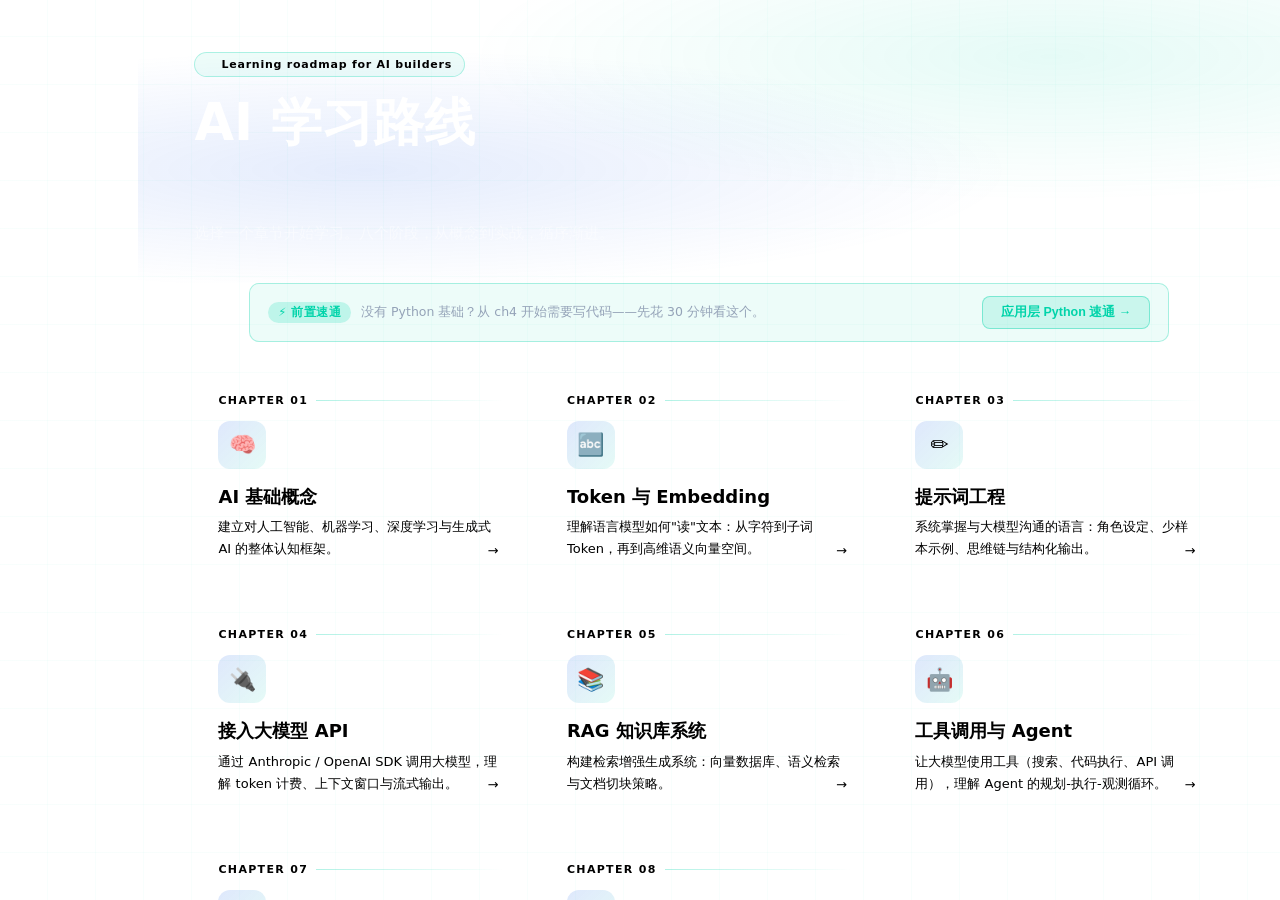
==== commit 17846b5c: "Add Python speed-run (ch0) and prerequisite notices for main-axis learners - chapters/ch0.html: '应用层" ====
--- a/index.html
+++ b/index.html
@@ -29,6 +29,17 @@
         <h1>AI 学习路线<br><em>从入门到实践</em></h1>
         <p class="hero-sub">选择一个章节开始学习。八个阶段，从概念到实战，循序渐进。</p>
       </header>
+
+      <!-- Python prerequisite banner -->
+      <div class="python-prereq-banner">
+        <div class="python-prereq-inner">
+          <div class="python-prereq-left">
+            <span class="python-prereq-badge">⚡ 前置速通</span>
+            <span class="python-prereq-text">没有 Python 基础？从 ch4 开始需要写代码——先花 30 分钟看这个。</span>
+          </div>
+          <button class="python-prereq-btn chapter-card" data-chapter="0">应用层 Python 速通 →</button>
+        </div>
+      </div>
 
       <div class="chapter-grid" id="chapterGrid">
         <div class="chapter-card" data-chapter="1">
@@ -131,6 +142,8 @@
 <script src="assets/tokenizer-demo.js"></script>
 <script src="assets/embedding-demo.js"></script>
 <script src="assets/rag-demo.js"></script>
+<script src="assets/agent-demo.js"></script>
+<script src="assets/eval-demo.js"></script>
 <script src="assets/app.js"></script>
 </body>
 </html>
--- a/assets/styles.css
+++ b/assets/styles.css
@@ -377,6 +377,23 @@
     }
     .byok-clear-btn:hover { border-color: #ef4444; color: #ef4444; }
 
+    .agent-preset-btn {
+      background: transparent; border: 1px solid var(--line);
+      border-radius: 8px; padding: 6px 12px;
+      color: var(--muted); font-size: 12px; cursor: pointer;
+      font-family: inherit; transition: border-color 160ms, color 160ms;
+    }
+    .agent-preset-btn:hover { border-color: var(--accent); color: var(--accent); }
+
+    .eval-preset-btn {
+      display: block; width: 100%; text-align: left;
+      background: transparent; border: 1px solid var(--line);
+      border-radius: 8px; padding: 8px 14px;
+      color: var(--light-muted); font-size: 12px; cursor: pointer;
+      font-family: inherit; transition: border-color 160ms, color 160ms, background 160ms;
+    }
+    .eval-preset-btn:hover { border-color: var(--accent); color: var(--text); background: rgba(0,212,170,.04); }
+
     /* ══════════════════════════════
        CONTENT VIEW
     ══════════════════════════════ */
@@ -789,3 +806,76 @@
       color: var(--accent);
       font-weight: 700;
     }
+
+    /* ── Python prereq banner ─────────────────────────────────── */
+    .python-prereq-banner {
+      max-width: 960px;
+      margin: 0 auto 24px;
+      padding: 0 20px;
+    }
+    .python-prereq-inner {
+      display: flex;
+      align-items: center;
+      justify-content: space-between;
+      gap: 16px;
+      padding: 12px 18px;
+      background: rgba(0,212,170,.07);
+      border: 1px solid rgba(0,212,170,.3);
+      border-radius: 10px;
+    }
+    .python-prereq-left {
+      display: flex;
+      align-items: center;
+      gap: 10px;
+      flex-wrap: wrap;
+    }
+    .python-prereq-badge {
+      background: rgba(0,212,170,.2);
+      color: var(--accent, #00d4aa);
+      font-size: 11.5px;
+      font-weight: 800;
+      letter-spacing: .04em;
+      padding: 3px 10px;
+      border-radius: 20px;
+      white-space: nowrap;
+    }
+    .python-prereq-text {
+      font-size: 12.5px;
+      color: var(--light-muted, #94a3b8);
+    }
+    .python-prereq-btn {
+      flex-shrink: 0;
+      padding: 7px 18px;
+      background: rgba(0,212,170,.15);
+      border: 1px solid rgba(0,212,170,.4);
+      border-radius: 8px;
+      color: var(--accent, #00d4aa);
+      font-size: 12.5px;
+      font-weight: 700;
+      cursor: pointer;
+      transition: background .2s;
+      /* override chapter-card styles */
+      display: inline-block !important;
+      width: auto !important;
+      min-width: 0 !important;
+      min-height: 0 !important;
+    }
+    .python-prereq-btn:hover {
+      background: rgba(0,212,170,.25);
+    }
+
+    /* ── JIT Python hint ──────────────────────────────────────── */
+    .python-jit-hint {
+      display: flex;
+      align-items: flex-start;
+      gap: 10px;
+      padding: 10px 14px;
+      background: rgba(0,212,170,.06);
+      border: 1px dashed rgba(0,212,170,.3);
+      border-radius: 8px;
+      font-size: 12px;
+      color: var(--light-muted, #94a3b8);
+      margin-bottom: 12px;
+    }
+    .python-jit-hint .jit-icon { font-size: 14px; flex-shrink: 0; margin-top: 1px; }
+    .python-jit-hint strong { color: var(--accent, #00d4aa); }
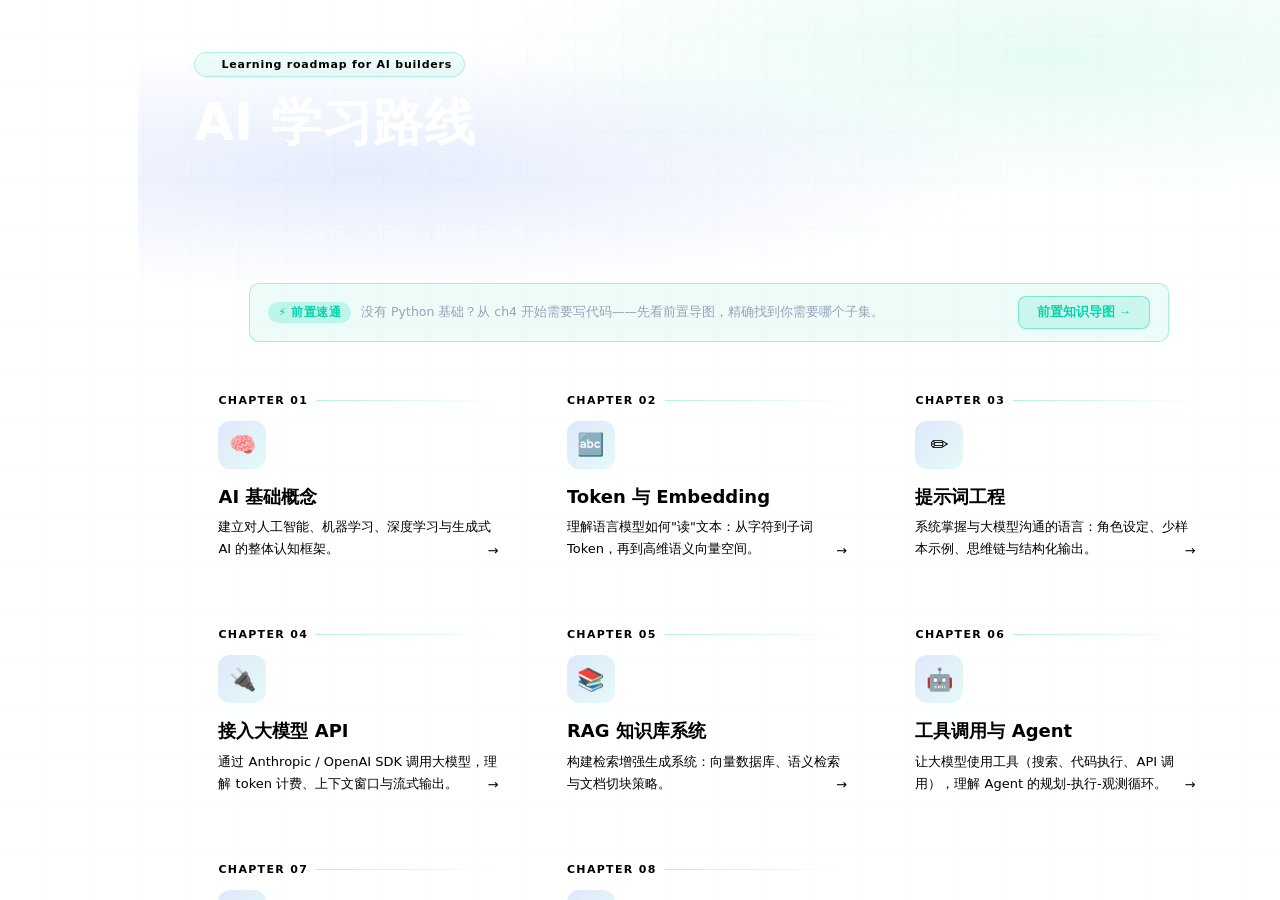
==== commit c4ee0908: "Replace ch0 Python tutorial with visual prerequisite map - chapters/ch0.html: full rewrite — 9-secti" ====
--- a/index.html
+++ b/index.html
@@ -35,9 +35,9 @@
         <div class="python-prereq-inner">
           <div class="python-prereq-left">
             <span class="python-prereq-badge">⚡ 前置速通</span>
-            <span class="python-prereq-text">没有 Python 基础？从 ch4 开始需要写代码——先花 30 分钟看这个。</span>
+            <span class="python-prereq-text">没有 Python 基础？从 ch4 开始需要写代码——先看前置导图，精确找到你需要哪个子集。</span>
           </div>
-          <button class="python-prereq-btn chapter-card" data-chapter="0">应用层 Python 速通 →</button>
+          <button class="python-prereq-btn chapter-card" data-chapter="0">前置知识导图 →</button>
         </div>
       </div>
 
--- a/assets/styles.css
+++ b/assets/styles.css
@@ -879,3 +879,87 @@
     }
     .python-jit-hint .jit-icon { font-size: 14px; flex-shrink: 0; margin-top: 1px; }
     .python-jit-hint strong { color: var(--accent, #00d4aa); }
+
+    /* ── Prereq map nodes ─────────────────────────────────────── */
+    .prereq-node {
+      padding: 14px 16px;
+      border-radius: 10px;
+      border: 1px solid;
+      display: flex;
+      flex-direction: column;
+      gap: 7px;
+    }
+    .prereq-node--app {
+      background: rgba(0,212,170,.05);
+      border-color: rgba(0,212,170,.25);
+    }
+    .prereq-node--train {
+      background: rgba(100,116,139,.06);
+      border-color: rgba(100,116,139,.22);
+    }
+    .prereq-node-title {
+      font-size: 13px;
+      font-weight: 800;
+      color: var(--light, #f1f5f9);
+    }
+    .prereq-node-when {
+      font-size: 11.5px;
+      color: var(--light-muted, #94a3b8);
+      font-style: italic;
+    }
+    .prereq-node-subset {
+      font-size: 12px;
+      color: var(--light-muted, #94a3b8);
+      line-height: 1.6;
+    }
+    .prereq-node-skip {
+      font-size: 11.5px;
+      color: #64748b;
+      line-height: 1.5;
+    }
+    .prereq-need {
+      display: inline-block;
+      font-size: 10.5px;
+      font-weight: 700;
+      padding: 1px 7px;
+      border-radius: 4px;
+      background: rgba(0,212,170,.18);
+      color: var(--accent, #00d4aa);
+      margin-right: 4px;
+      letter-spacing: .02em;
+    }
+    .prereq-skip {
+      display: inline-block;
+      font-size: 10.5px;
+      font-weight: 700;
+      padding: 1px 7px;
+      border-radius: 4px;
+      background: rgba(239,68,68,.12);
+      color: #f87171;
+      margin-right: 4px;
+    }
+    .prereq-node-links {
+      display: flex;
+      flex-wrap: wrap;
+      gap: 6px;
+      margin-top: 2px;
+    }
+    .prereq-link {
+      display: inline-block;
+      font-size: 11.5px;
+      padding: 3px 10px;
+      border-radius: 5px;
+      background: rgba(0,212,170,.1);
+      border: 1px solid rgba(0,212,170,.28);
+      color: var(--accent, #00d4aa);
+      text-decoration: none;
+      transition: background .18s;
+      white-space: nowrap;
+    }
+    .prereq-link:hover { background: rgba(0,212,170,.22); }
+    .prereq-link--train {
+      background: rgba(100,116,139,.12);
+      border-color: rgba(100,116,139,.28);
+      color: #94a3b8;
+    }
+    .prereq-link--train:hover { background: rgba(100,116,139,.22); }
